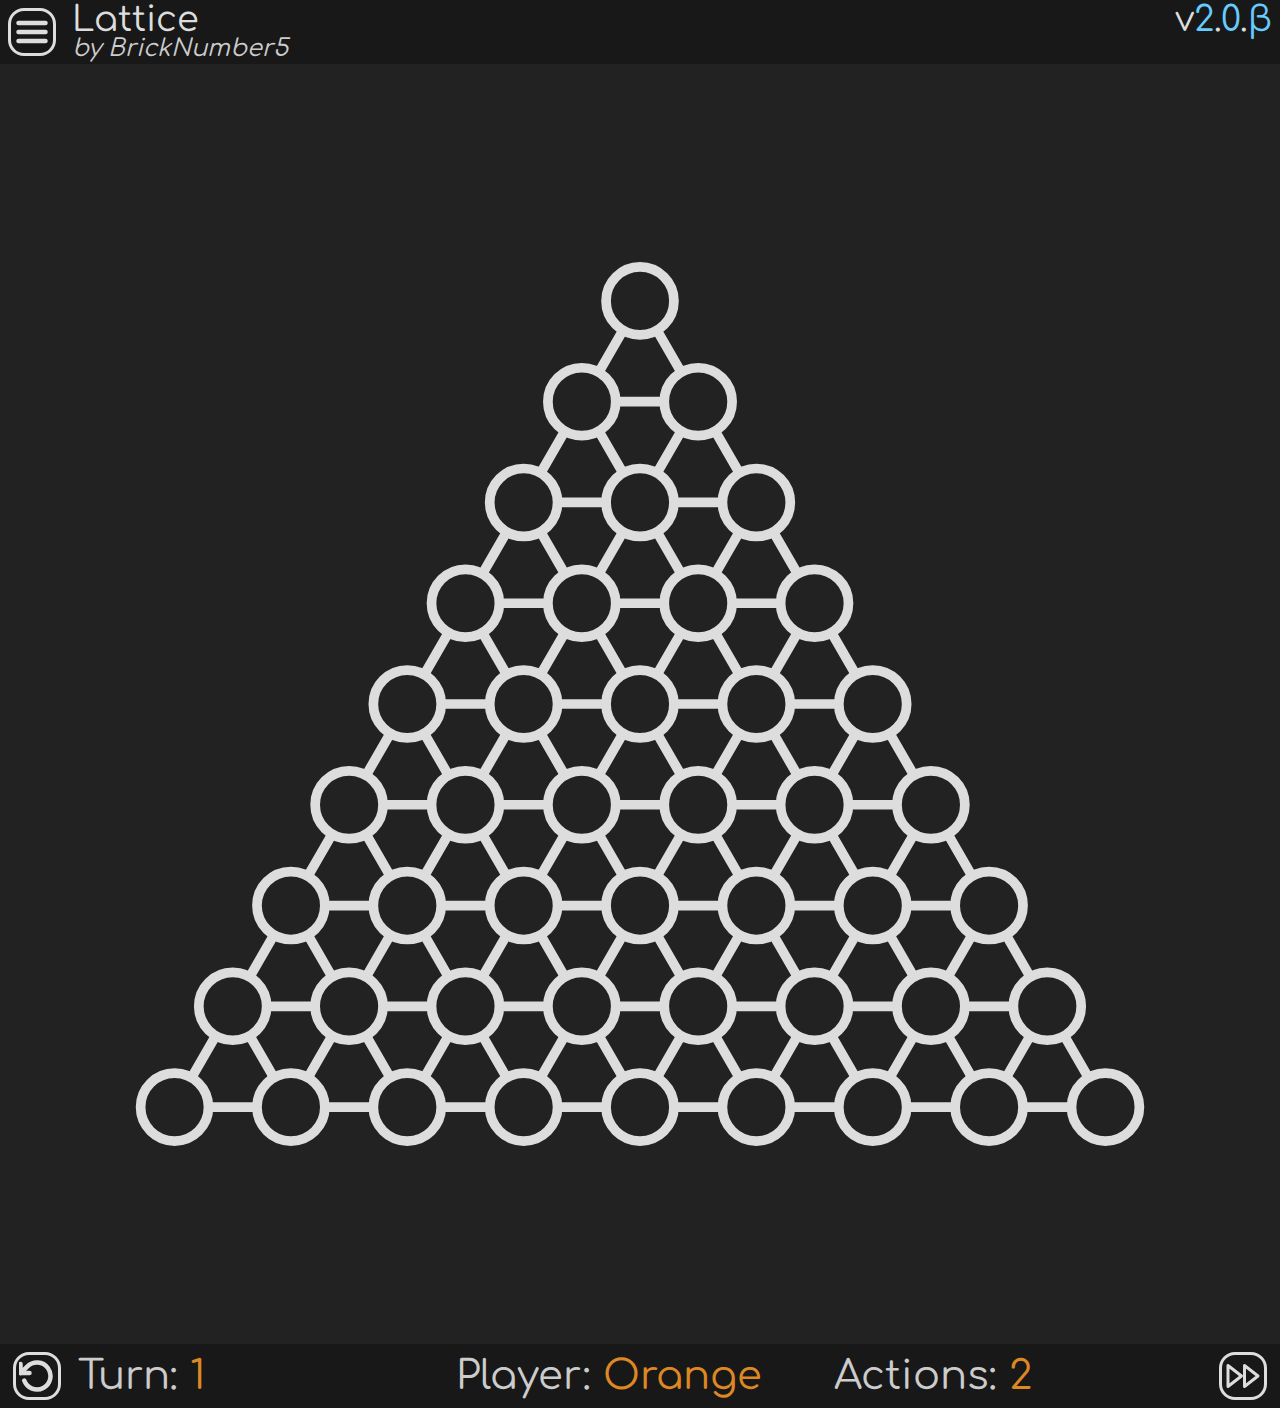
==== rewrite/index.html @ a292d16b "Cosmetic Changes" ====
<!DOCTYPE html>
<html>
  <head>
    <title>Lattice (Rewrite WIP)</title>
    <script src="index.js" type="module"></script>
    <link rel="stylesheet" href="style.css"></link>
    <link rel="preconnect" href="https://fonts.googleapis.com">
    <link rel="preconnect" href="https://fonts.gstatic.com" crossorigin>
    <link href="https://fonts.googleapis.com/css2?family=Comfortaa:wght@700&display=swap" rel="stylesheet">
  </head>
  <body>
    <div class="game">
      <div class="header">
        <button class="menu-btn"></button>
        <span class="name">Lattice</span>
        <span class="version">v<strong>2</strong>.<strong>0</strong>.<strong>β</strong></span>
        <span class="author-line">by BrickNumber5</span>
      </div>
      <div class="board">
      <canvas></canvas>
      </div>
      <div class="footer">
        <button class="undo-btn"></button>
        <span class="turn"><span class="label">Turn:&nbsp;</span><span class="data" data-value="1"></span></span>
        <span class="player"><span class="label">Player:&nbsp;</span><span class="data" data-value="Orange"></span></span>
        <span class="actions"><span class="label">Actions:&nbsp;</span><span class="data" data-value="2"></span></span>
        <button class="next-turn-btn"></button>
      </div>
    </div>
    <div class="menu" style="display: none;"></div>
  </body>
</html>
---- rewrite/style.css ----
:root {
  --accent-clr: #d82;
}

html {
  display: block;
  width: 100%;
  height: 100%;
}

body, body * {
  all: unset;
}

body {
  width: 100%;
  height: 100%;
  display: block;
  background: #222;
  overflow: hidden;
}

.game {
  position: absolute;
  top: 0;
  left: 0;
  width: 100%;
  height: 100%;
  display: flex;
  flex-direction: column;
}

.game .header {
  position: relative;
  display: block;
  background-color: #0004;
  width: 100%;
  min-height: 4rem;
  flex: 1 1 4rem;
}

.game .header .menu-btn {
  display: inline-block;
  margin: 0.5rem;
  width: calc(3rem - 6px);
  height: calc(3rem - 6px);
  background-image: url(./assets/menu-light.svg);
  background-size: 2.25rem;
  background-position: center;
  background-repeat: no-repeat;
  border: solid #ddd 3px;
  border-radius: 1rem;
  cursor: pointer;
}

.game .header .menu-btn:is(:hover, :focus-visible) {
  background-color: #ddd;
  background-image: url(./assets/menu-dark.svg);
}

.game .header .name {
  position: absolute;
  left: 4.5rem;
  top: 0;
  color: #ddd;
  font-family: 'Comfortaa', sans-serif;
  font-size: 2.2rem;
}

.game .header .version {
  position: absolute;
  right: 0.5rem;
  top: 0;
  color: #ddd;
  font-family: 'Comfortaa', sans-serif;
  font-size: 2.2rem;
}

.game .header .version strong {
  color: #6cf;
}

.game .header .author-line {
  position: absolute;
  left: 4.5rem;
  top: 2.2rem;
  color: #ccc;
  font-family: 'Comfortaa', sans-serif;
  font-style: italic;
  font-size: 1.5rem;
}

.game .footer {
  display: flex;
  align-items: center;
  background-color: #0004;
  width: 100%;
  min-height: 4rem;
  flex: 1 1 4rem;
  justify-content: space-around;
}

.game .footer span {
  width: 16ch;
  color: #ccc;
  font-family: 'Comfortaa', sans-serif;
  font-size: 2.5rem;
}

.game .footer span.data::before {
  content: attr(data-value);
  color: var(--accent-clr);
}

.game .footer .undo-btn {
  display: inline-block;
  margin: 0.5rem;
  width: calc(3rem - 6px);
  height: calc(3rem - 6px);
  background-image: url(./assets/undo-light.svg);
  background-size: 2.25rem;
  background-position: center;
  background-repeat: no-repeat;
  border: solid #ddd 3px;
  border-radius: 1rem;
  cursor: pointer;
}

.game .footer .undo-btn:is(:hover, :focus-visible) {
  background-color: #ddd;
  background-image: url(./assets/undo-dark.svg);
}

.game .footer .next-turn-btn {
  display: inline-block;
  margin: 0.5rem;
  width: calc(3rem - 6px);
  height: calc(3rem - 6px);
  background-image: url(./assets/next-light.svg);
  background-size: 2.25rem;
  background-position: center;
  background-repeat: no-repeat;
  border: solid #ddd 3px;
  border-radius: 1rem;
  cursor: pointer;
}

.game .footer .next-turn-btn:is(:hover, :focus-visible) {
  background-color: #ddd;
  background-image: url(./assets/next-dark.svg);
}

.game .board {
  display: flex;
  aspect-ratio: 1;
  justify-content: center;
}

.menu {
  position: absolute;
  top: 0;
  left: 0;
  width: 100%;
  height: 100%;
  display: flex;
  flex-direction: row;
  justify-content: center;
  background-color: #2228;
  padding: 2rem;
}

.menu .popup {
  position: relative;
  display: flex;
  flex-direction: column;
  gap: 2rem;
  align-items: center;
  height: calc(100% - 8rem);
  width: min(100% - 8rem, 35rem);
  border-radius: 2rem;
  padding: 2rem;
  background-color: #383838;
  color: #ddd;
  font-family: 'Comfortaa', sans-serif;
}

.menu .popup .close-btn {
  position: absolute;
  top: 1rem;
  right: 1rem;
  display: block;
  width: 2rem;
  height: 2rem;
  border-radius: 100%;
  background-image: url(./assets/close.svg);
  cursor: pointer;
}

.menu .popup .close-btn:is(:hover, :focus-visible) {
  background-color: #fff3;
}

.menu .popup .header {
  display: block;
  text-align: center;
  font-size: 4rem;
}

.menu .popup .area {
  position: relative;
  display: flex;
  flex-direction: column;
  align-items: center;
  gap: 1rem;
  width: calc(100% - 4rem);
  padding: 2rem;
  border: solid #ddd 3px;
  border-radius: 1rem;
}

.menu .popup .area::before {
  position: absolute;
  top: -1.5rem;
  left: 1.5rem;
  padding: 0.5rem;
  text-align: center;
  content: attr(data-title);
  font-size: 2rem;
  background-color: #383838;
}

.menu .popup .input {
  font-size: 1.5rem;
  width: 100%;
  color: #ccc;
}

.menu .popup .input input {
  margin-left: 1rem;
  width: 4.5ch;
}

.menu .popup .btn {
  display: block;
  padding: 0.5rem;
  font-size: 2rem;
  color: #ddd;
  border: solid #ddd 3px;
  border-radius: 1rem;
  cursor: pointer;
}

.menu .popup .btn:is(:hover, :focus-visible) {
  background-color: #ddd;
  color: #444;
}
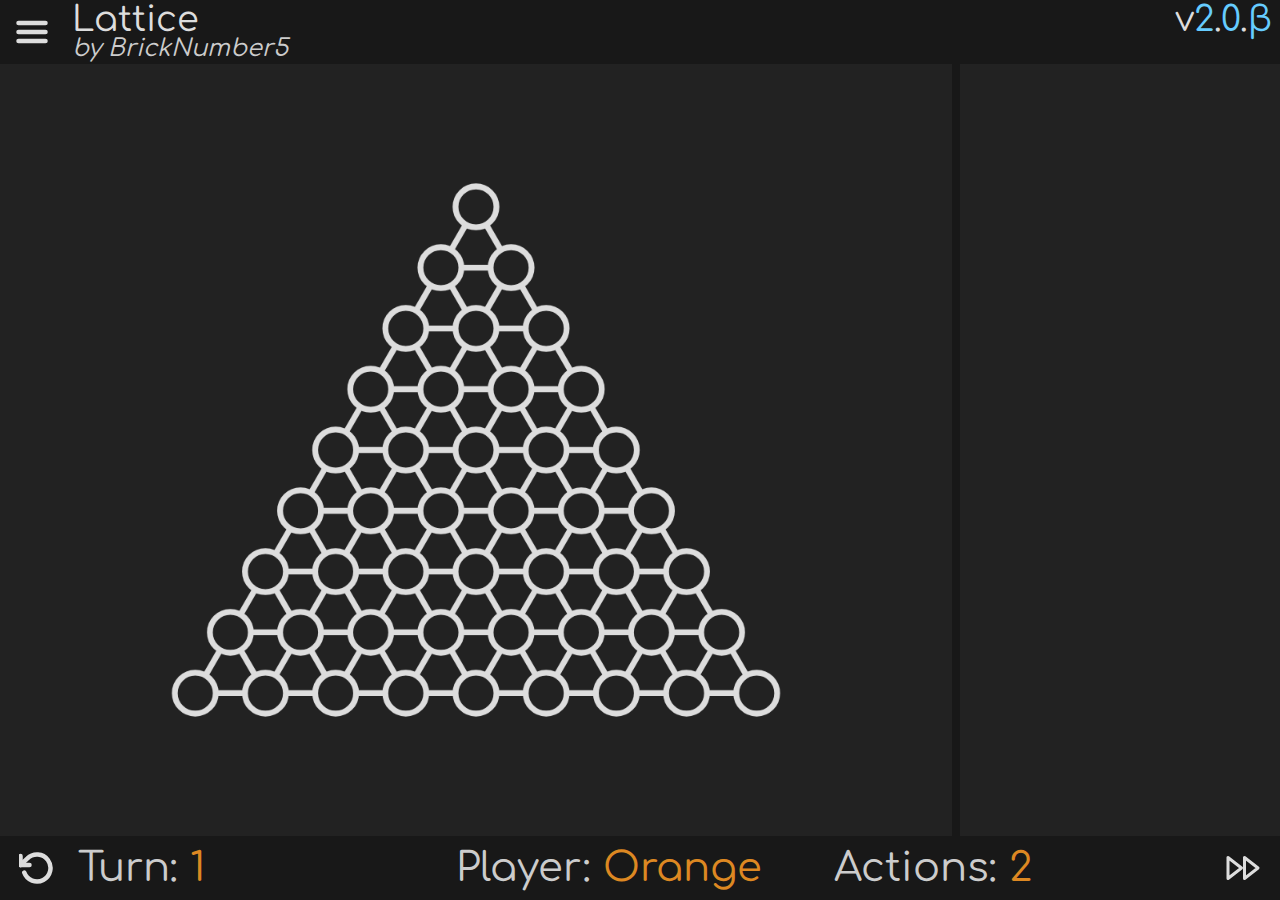
==== commit 13381818: "Added Sidebar" ====
--- a/rewrite/index.html
+++ b/rewrite/index.html
@@ -16,8 +16,12 @@
         <span class="version">v<strong>2</strong>.<strong>0</strong>.<strong>β</strong></span>
         <span class="author-line">by BrickNumber5</span>
       </div>
-      <div class="board">
-      <canvas></canvas>
+      <div class="main-section">
+        <div class="board">
+          <canvas></canvas>
+        </div>
+        <div class="sidebar">
+        </div>
       </div>
       <div class="footer">
         <button class="undo-btn"></button>
@@ -27,6 +31,6 @@
         <button class="next-turn-btn"></button>
       </div>
     </div>
-    <div class="menu" style="display: none;"></div>
+    <div class="menu"></div>
   </body>
 </html>--- a/rewrite/style.css
+++ b/rewrite/style.css
@@ -35,20 +35,19 @@
   display: block;
   background-color: #0004;
   width: 100%;
-  min-height: 4rem;
-  flex: 1 1 4rem;
+  flex: 0 0 4rem;
 }
 
 .game .header .menu-btn {
   display: inline-block;
   margin: 0.5rem;
+  padding: 3px;
   width: calc(3rem - 6px);
   height: calc(3rem - 6px);
   background-image: url(./assets/menu-light.svg);
   background-size: 2.25rem;
   background-position: center;
   background-repeat: no-repeat;
-  border: solid #ddd 3px;
   border-radius: 1rem;
   cursor: pointer;
 }
@@ -95,8 +94,7 @@
   align-items: center;
   background-color: #0004;
   width: 100%;
-  min-height: 4rem;
-  flex: 1 1 4rem;
+  flex: 0 0 4rem;
   justify-content: space-around;
 }
 
@@ -115,14 +113,15 @@
 .game .footer .undo-btn {
   display: inline-block;
   margin: 0.5rem;
+  padding: 3px;
   width: calc(3rem - 6px);
   height: calc(3rem - 6px);
   background-image: url(./assets/undo-light.svg);
   background-size: 2.25rem;
   background-position: center;
   background-repeat: no-repeat;
-  border: solid #ddd 3px;
-  border-radius: 1rem;
+  border-radius: 1rem;
+  flex-shrink: 0;
   cursor: pointer;
 }
 
@@ -134,14 +133,15 @@
 .game .footer .next-turn-btn {
   display: inline-block;
   margin: 0.5rem;
+  padding: 3px;
   width: calc(3rem - 6px);
   height: calc(3rem - 6px);
   background-image: url(./assets/next-light.svg);
   background-size: 2.25rem;
   background-position: center;
   background-repeat: no-repeat;
-  border: solid #ddd 3px;
-  border-radius: 1rem;
+  border-radius: 1rem;
+  flex-shrink: 0;
   cursor: pointer;
 }
 
@@ -150,27 +150,55 @@
   background-image: url(./assets/next-dark.svg);
 }
 
-.game .board {
-  display: flex;
-  aspect-ratio: 1;
+.game .main-section {
+  display: flex;
+  flex-direction: row;
+  flex-grow: 1;
+  justify-content: space-between;
+}
+
+.game .main-section .board {
+  display: block;
+  position: relative;
+  overflow: hidden;
+  flex-grow: 1;
   justify-content: center;
 }
 
-.menu {
-  position: absolute;
-  top: 0;
-  left: 0;
-  width: 100%;
-  height: 100%;
-  display: flex;
-  flex-direction: row;
-  justify-content: center;
-  background-color: #2228;
-  padding: 2rem;
+.game .main-section .board canvas {
+  position: absolute;
+  top: 50%;
+  left: 50%;
+  transform: translate(-50%, -50%) scale(0.8);
+}
+
+.sidebar {
+  display: block;
+}
+
+@media (min-aspect-ratio: 1/1) {
+  .game .main-section .sidebar {
+    border-left: 0.5rem solid #0004;
+    min-width: 20rem;
+  }
+}
+
+@media (max-aspect-ratio: 1/1) {
+  .game .main-section {
+    flex-direction: column;
+  }
+  
+  .game .main-section .sidebar {
+    border-top: 0.5rem solid #0004;
+    min-height: 20rem;
+  }
 }
 
 .menu .popup {
-  position: relative;
+  position: absolute;
+  top: 50%;
+  left: 50%;
+  transform: translate(-50%, -50%);
   display: flex;
   flex-direction: column;
   gap: 2rem;
@@ -184,6 +212,23 @@
   font-family: 'Comfortaa', sans-serif;
 }
 
+.menu .popup:not([open]) {
+  display: none;
+}
+
+.menu .popup::backdrop {
+  position: absolute;
+  top: 0;
+  left: 0;
+  width: 100%;
+  height: 100%;
+  display: flex;
+  flex-direction: row;
+  justify-content: center;
+  background-color: #2228;
+  padding: 2rem;
+}
+
 .menu .popup .close-btn {
   position: absolute;
   top: 1rem;
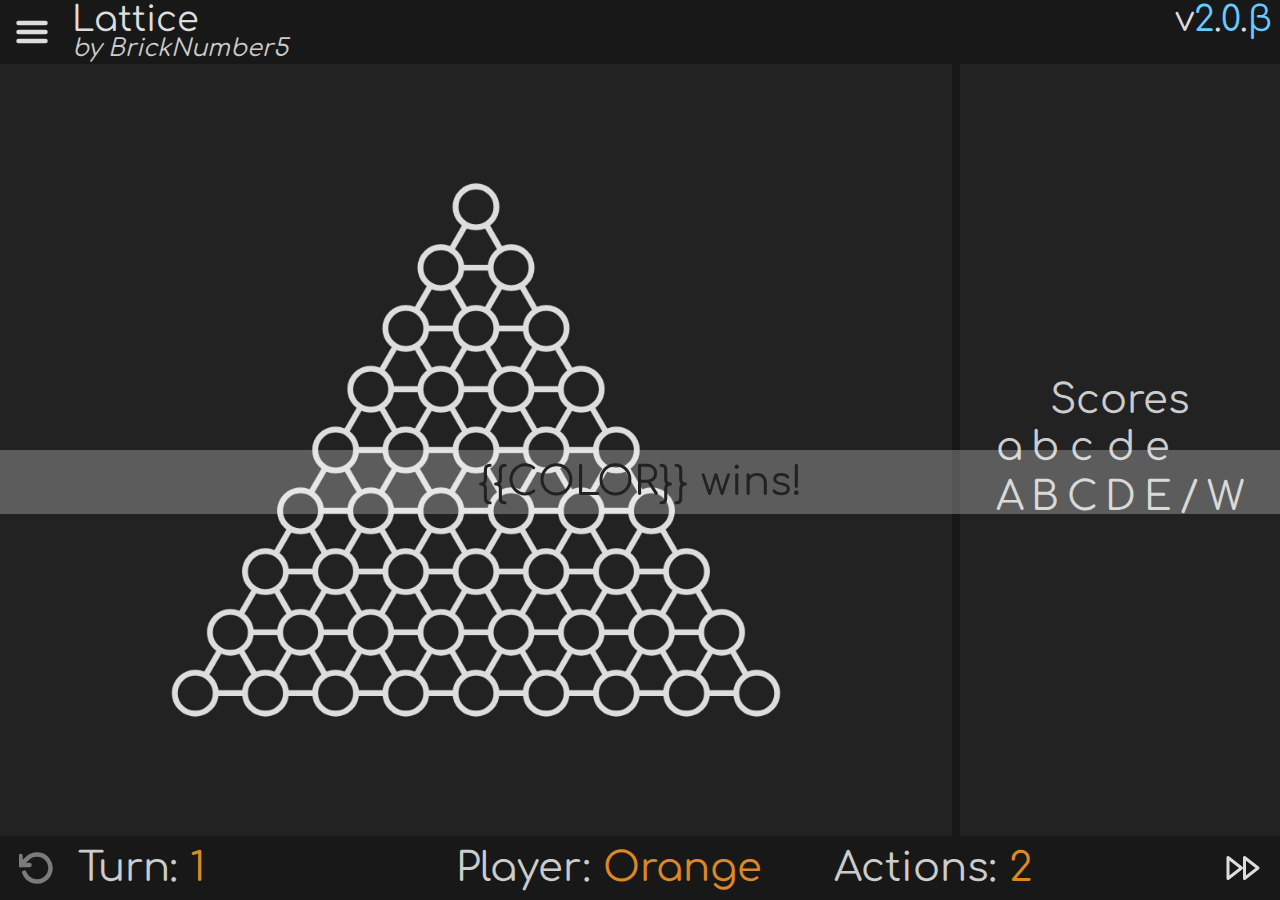
==== commit a2e4c596: "Added more UI (unhooked)" ====
--- a/rewrite/index.html
+++ b/rewrite/index.html
@@ -21,6 +21,11 @@
           <canvas></canvas>
         </div>
         <div class="sidebar">
+          <table class="scoreboard">
+            <tr><th colspan="7">Scores</th></tr>
+            <tr><td>a</td><td>b</td><td>c</td><td>d</td><td>e</td><td colspan="2"></td></tr>
+            <tr><td>A</td><td>B</td><td>C</td><td>D</td><td>E</td><td>/</td><td>W</td></tr>
+          </table>
         </div>
       </div>
       <div class="footer">
@@ -30,6 +35,7 @@
         <span class="actions"><span class="label">Actions:&nbsp;</span><span class="data" data-value="2"></span></span>
         <button class="next-turn-btn"></button>
       </div>
+      <div class="banner">{{COLOR}} wins!</div>
     </div>
     <div class="menu"></div>
   </body>
--- a/rewrite/style.css
+++ b/rewrite/style.css
@@ -125,7 +125,12 @@
   cursor: pointer;
 }
 
-.game .footer .undo-btn:is(:hover, :focus-visible) {
+.game .footer .undo-btn[disabled] {
+  cursor: default;
+  opacity: 0.5;
+}
+
+.game .footer .undo-btn:not([disabled]):is(:hover, :focus-visible) {
   background-color: #ddd;
   background-image: url(./assets/undo-dark.svg);
 }
@@ -173,13 +178,18 @@
 }
 
 .sidebar {
-  display: block;
+  display: flex;
+  flex-direction: column;
+  flex-wrap: wrap;
+  justify-content: space-evenly;
+  align-content: space-evenly;
+  padding: 2rem;
 }
 
 @media (min-aspect-ratio: 1/1) {
   .game .main-section .sidebar {
     border-left: 0.5rem solid #0004;
-    min-width: 20rem;
+    width: 16rem;
   }
 }
 
@@ -190,7 +200,7 @@
   
   .game .main-section .sidebar {
     border-top: 0.5rem solid #0004;
-    min-height: 20rem;
+    height: 16rem;
   }
 }
 
@@ -298,4 +308,48 @@
 .menu .popup .btn:is(:hover, :focus-visible) {
   background-color: #ddd;
   color: #444;
+}
+
+table {
+  display: table;
+}
+
+tr {
+  display: table-row;
+}
+
+td {
+  display: table-cell;
+}
+
+th {
+  display: table-cell;
+}
+
+.scoreboard {
+  color: #ccc;
+  font-family: 'Comfortaa', sans-serif;
+  font-size: 2.5rem;
+  gap: 0.5rem;
+  text-align: center;
+  table-layout: fixed;
+}
+
+.scoreboard td {
+  padding: 0.2rem;
+  width: 2ch;
+}
+
+.banner {
+  position: absolute;
+  top: 50%;
+  left: 0;
+  background-color: #fff4;
+  width: 100%;
+  height: 4rem;
+  color: #222;
+  font-family: 'Comfortaa', sans-serif;
+  font-size: 2.5rem;
+  text-align: center;
+  line-height: 4rem;
 }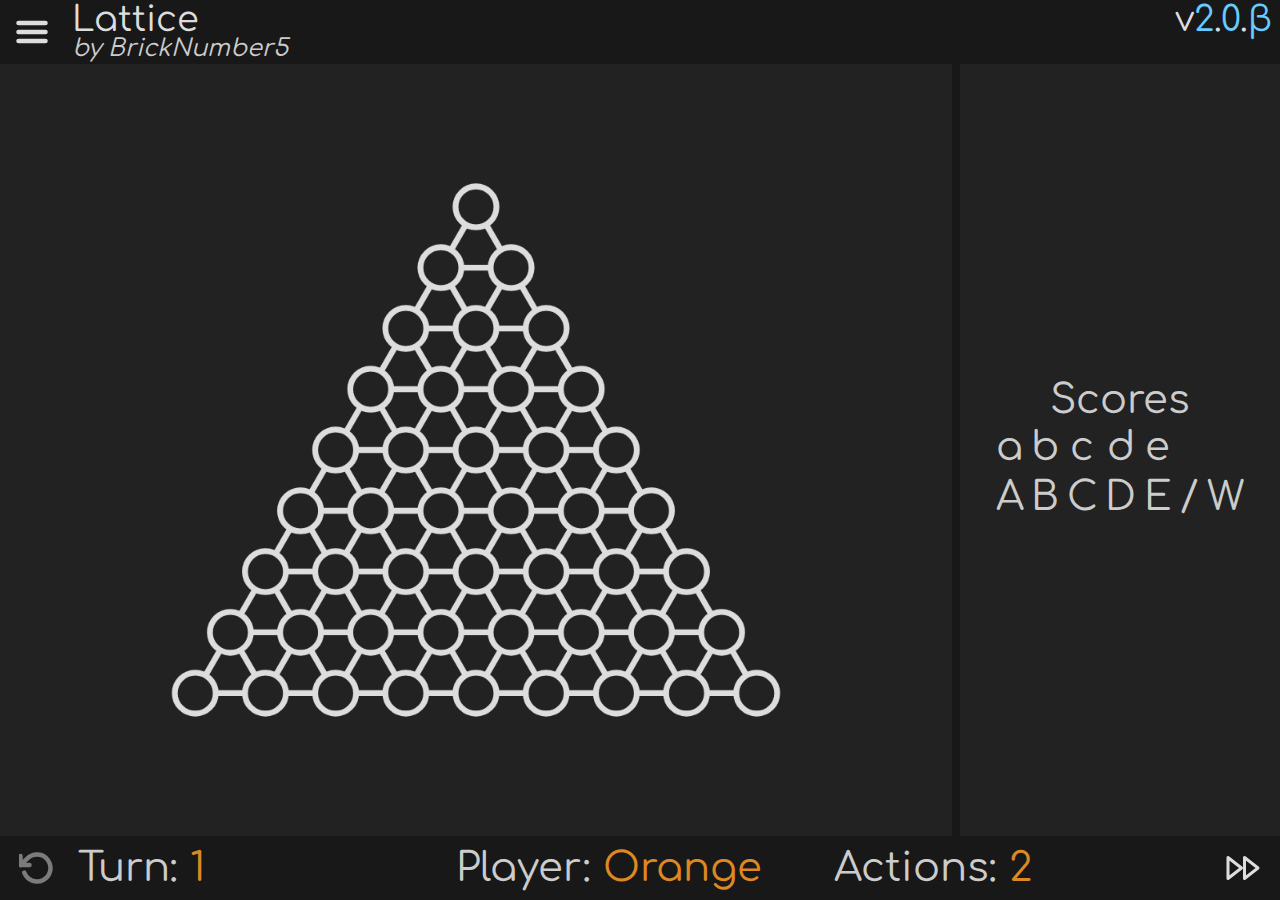
==== commit bfed4e10: "Updated UI Styles" ====
--- a/rewrite/index.html
+++ b/rewrite/index.html
@@ -19,6 +19,7 @@
       <div class="main-section">
         <div class="board">
           <canvas></canvas>
+          <div id="victory-banner" class="banner" style="display: none;"></div>
         </div>
         <div class="sidebar">
           <table class="scoreboard">
@@ -35,7 +36,6 @@
         <span class="actions"><span class="label">Actions:&nbsp;</span><span class="data" data-value="2"></span></span>
         <button class="next-turn-btn"></button>
       </div>
-      <div class="banner">{{COLOR}} wins!</div>
     </div>
     <div class="menu"></div>
   </body>
--- a/rewrite/style.css
+++ b/rewrite/style.css
@@ -217,7 +217,7 @@
   width: min(100% - 8rem, 35rem);
   border-radius: 2rem;
   padding: 2rem;
-  background-color: #383838;
+  background-color: #282828;
   color: #ddd;
   font-family: 'Comfortaa', sans-serif;
 }
@@ -232,11 +232,10 @@
   left: 0;
   width: 100%;
   height: 100%;
-  display: flex;
-  flex-direction: row;
-  justify-content: center;
+  display: block;
   background-color: #2228;
-  padding: 2rem;
+  backdrop-filter: blur(0.2rem);
+  -webkit-backdrop-filter: blur(0.2rem);
 }
 
 .menu .popup .close-btn {
@@ -281,7 +280,7 @@
   text-align: center;
   content: attr(data-title);
   font-size: 2rem;
-  background-color: #383838;
+  background-color: #282828;
 }
 
 .menu .popup .input {
@@ -344,12 +343,16 @@
   position: absolute;
   top: 50%;
   left: 0;
-  background-color: #fff4;
+  display: block;
+  background-color: #0004;
+  backdrop-filter: blur(0.2rem);
+  -webkit-backdrop-filter: blur(0.2rem);
   width: 100%;
   height: 4rem;
-  color: #222;
+  color: #ccc;
   font-family: 'Comfortaa', sans-serif;
   font-size: 2.5rem;
   text-align: center;
   line-height: 4rem;
+  text-shadow: -1px 1px black, -2px 2px black, -3px 3px black;
 }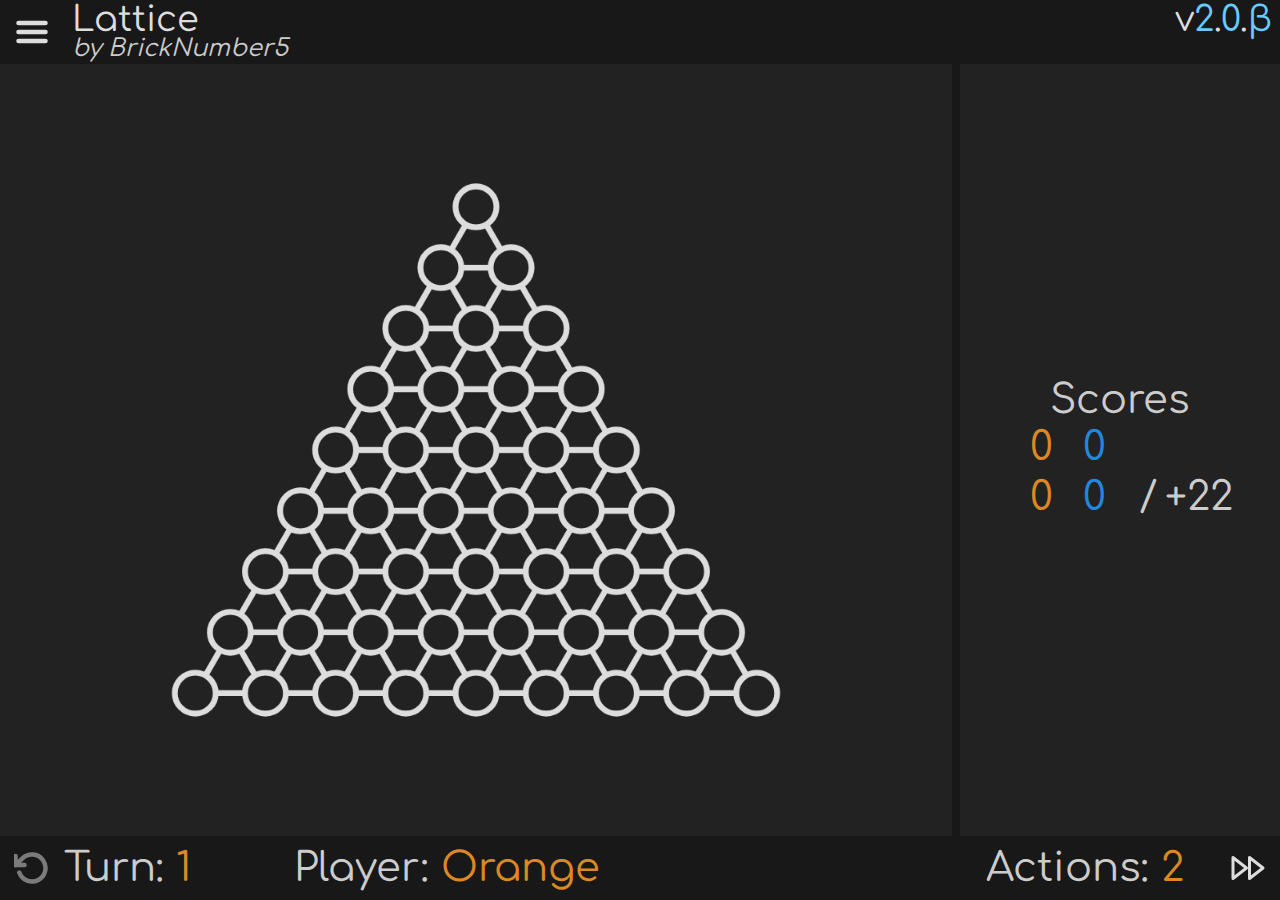
==== commit 0adb6813: "Added Scoreboard" ====
--- a/rewrite/index.html
+++ b/rewrite/index.html
@@ -23,9 +23,11 @@
         </div>
         <div class="sidebar">
           <table class="scoreboard">
-            <tr><th colspan="7">Scores</th></tr>
-            <tr><td>a</td><td>b</td><td>c</td><td>d</td><td>e</td><td colspan="2"></td></tr>
-            <tr><td>A</td><td>B</td><td>C</td><td>D</td><td>E</td><td>/</td><td>W</td></tr>
+            <thead><tr><th colspan="4">Scores</th></tr></thead>
+            <tbody>
+              <tr><td>-</td><td>-</td></tr>
+              <tr><td>-</td><td>-</td><td>/</td><td>-</td></tr>
+            </tbody>
           </table>
         </div>
       </div>
--- a/rewrite/style.css
+++ b/rewrite/style.css
@@ -98,11 +98,15 @@
   justify-content: space-around;
 }
 
-.game .footer span {
-  width: 16ch;
+.game .footer > span {
+  width: 10ch;
   color: #ccc;
   font-family: 'Comfortaa', sans-serif;
   font-size: 2.5rem;
+}
+
+.game .footer > span.player {
+  flex-grow: 1;
 }
 
 .game .footer span.data::before {
@@ -313,6 +317,10 @@
   display: table;
 }
 
+tbody, thead {
+  display: table-row-group;
+}
+
 tr {
   display: table-row;
 }
@@ -337,6 +345,7 @@
 .scoreboard td {
   padding: 0.2rem;
   width: 2ch;
+  text-align: right;
 }
 
 .banner {
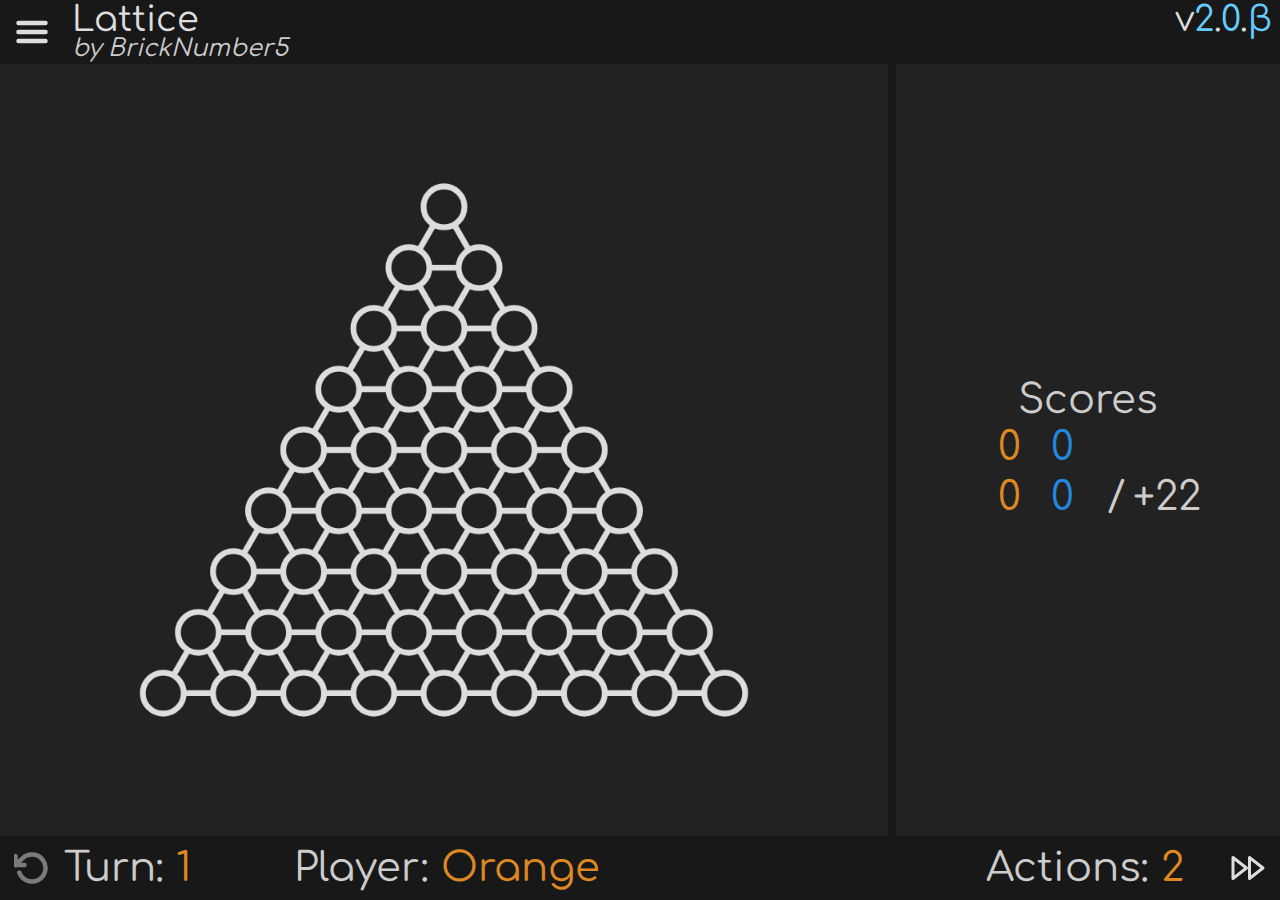
==== commit f73e9acc: "Added Victory Condition" ====
--- a/rewrite/index.html
+++ b/rewrite/index.html
@@ -19,7 +19,7 @@
       <div class="main-section">
         <div class="board">
           <canvas></canvas>
-          <div id="victory-banner" class="banner" style="display: none;"></div>
+          <div id="victory-banner" class="banner"></div>
         </div>
         <div class="sidebar">
           <table class="scoreboard">
@@ -32,11 +32,11 @@
         </div>
       </div>
       <div class="footer">
-        <button class="undo-btn"></button>
+        <button class="btn undo-btn"></button>
         <span class="turn"><span class="label">Turn:&nbsp;</span><span class="data" data-value="1"></span></span>
         <span class="player"><span class="label">Player:&nbsp;</span><span class="data" data-value="Orange"></span></span>
         <span class="actions"><span class="label">Actions:&nbsp;</span><span class="data" data-value="2"></span></span>
-        <button class="next-turn-btn"></button>
+        <button class="btn next-turn-btn"></button>
       </div>
     </div>
     <div class="menu"></div>
--- a/rewrite/style.css
+++ b/rewrite/style.css
@@ -114,13 +114,12 @@
   color: var(--accent-clr);
 }
 
-.game .footer .undo-btn {
+.game .footer .btn {
   display: inline-block;
   margin: 0.5rem;
   padding: 3px;
   width: calc(3rem - 6px);
   height: calc(3rem - 6px);
-  background-image: url(./assets/undo-light.svg);
   background-size: 2.25rem;
   background-position: center;
   background-repeat: no-repeat;
@@ -129,9 +128,14 @@
   cursor: pointer;
 }
 
-.game .footer .undo-btn[disabled] {
+
+.game .footer .btn[disabled] {
   cursor: default;
   opacity: 0.5;
+}
+
+.game .footer .undo-btn {
+  background-image: url(./assets/undo-light.svg);
 }
 
 .game .footer .undo-btn:not([disabled]):is(:hover, :focus-visible) {
@@ -140,21 +144,10 @@
 }
 
 .game .footer .next-turn-btn {
-  display: inline-block;
-  margin: 0.5rem;
-  padding: 3px;
-  width: calc(3rem - 6px);
-  height: calc(3rem - 6px);
   background-image: url(./assets/next-light.svg);
-  background-size: 2.25rem;
-  background-position: center;
-  background-repeat: no-repeat;
-  border-radius: 1rem;
-  flex-shrink: 0;
-  cursor: pointer;
-}
-
-.game .footer .next-turn-btn:is(:hover, :focus-visible) {
+}
+
+.game .footer .next-turn-btn:not([disabled]):is(:hover, :focus-visible) {
   background-color: #ddd;
   background-image: url(./assets/next-dark.svg);
 }
@@ -193,7 +186,7 @@
 @media (min-aspect-ratio: 1/1) {
   .game .main-section .sidebar {
     border-left: 0.5rem solid #0004;
-    width: 16rem;
+    width: 20rem;
   }
 }
 
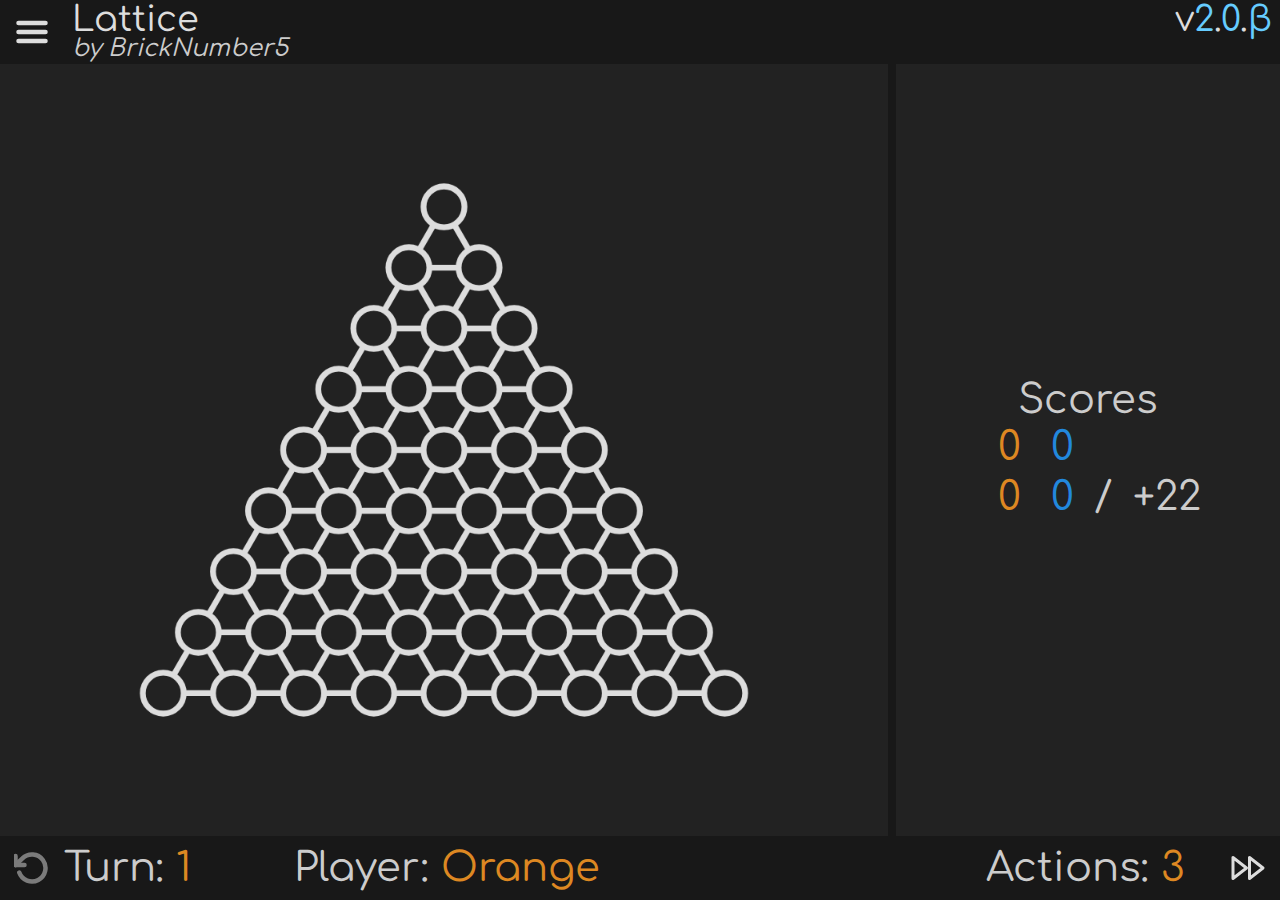
==== commit 658a2a3f: "Added Gamestep Evaluation" ====
--- a/rewrite/index.html
+++ b/rewrite/index.html
@@ -26,7 +26,7 @@
             <thead><tr><th colspan="4">Scores</th></tr></thead>
             <tbody>
               <tr><td>-</td><td>-</td></tr>
-              <tr><td>-</td><td>-</td><td>/</td><td>-</td></tr>
+              <tr><td>-</td><td>-</td><td class="sep"></td><td>-</td></tr>
             </tbody>
           </table>
         </div>
--- a/rewrite/style.css
+++ b/rewrite/style.css
@@ -172,6 +172,7 @@
   top: 50%;
   left: 50%;
   transform: translate(-50%, -50%) scale(0.8);
+  overflow: clip;
 }
 
 .sidebar {
@@ -341,6 +342,15 @@
   text-align: right;
 }
 
+
+.scoreboard td.sep {
+  text-align: center;
+}
+
+.scoreboard td.sep::before {
+  content: '/';
+}
+
 .banner {
   position: absolute;
   top: 50%;
